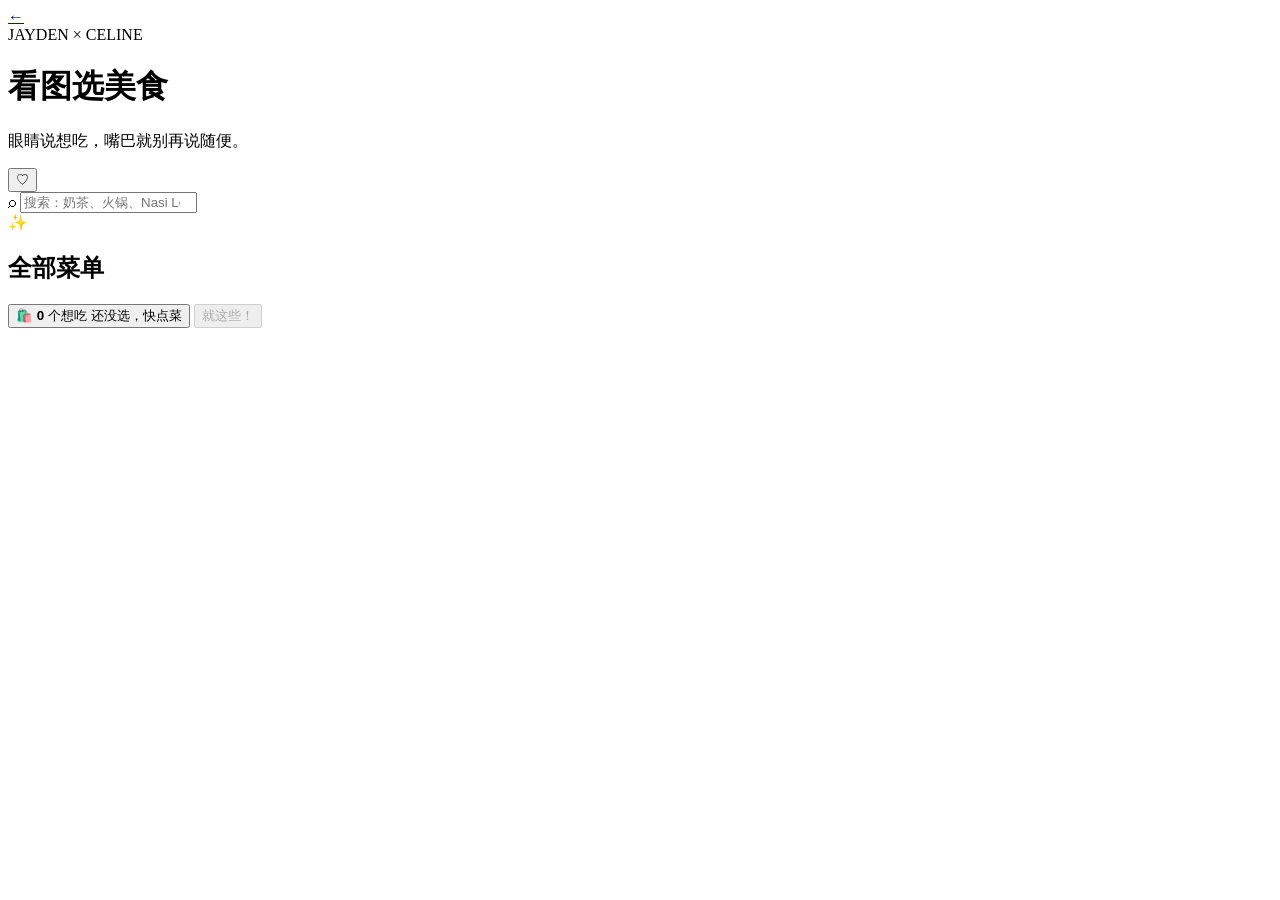
==== menu.html @ 57c403ff "Add photo menu: menu.html" ====
<!doctype html>
<html lang="zh-CN">
<head>
  <meta charset="UTF-8">
  <meta name="viewport" content="width=device-width, initial-scale=1, viewport-fit=cover">
  <meta name="theme-color" content="#ff5d8f">
  <meta name="description" content="JAYDEN × CELINE 看图选择马来西亚美食">
  <title>看图选美食 · JAYDEN × CELINE</title>
  <link rel="stylesheet" href="menu.css">
</head>
<body>
  <header class="menu-header">
    <a class="back-link" href="index.html" aria-label="返回转盘">←</a>
    <div>
      <span class="mini-label">JAYDEN × CELINE</span>
      <h1>看图选美食</h1>
      <p>眼睛说想吃，嘴巴就别再说随便。</p>
    </div>
    <button id="favorites-toggle" class="header-icon" type="button" aria-label="只看收藏">♡</button>
  </header>

  <main>
    <section class="search-panel">
      <label class="search-box">
        <span>⌕</span>
        <input id="search-input" type="search" placeholder="搜索：奶茶、火锅、Nasi Lemak…" autocomplete="off">
        <button id="clear-search" type="button" aria-label="清除搜索" hidden>×</button>
      </label>
      <div id="category-tabs" class="category-tabs" aria-label="菜单分类"></div>
    </section>

    <section class="menu-content">
      <div class="menu-title-row">
        <div>
          <span id="active-emoji" class="active-emoji">✨</span>
          <h2 id="active-title">全部菜单</h2>
        </div>
        <span id="result-count" class="result-count"></span>
      </div>
      <div id="food-grid" class="food-grid"></div>
      <div id="empty-state" class="empty-state" hidden>
        <span>🥲</span>
        <h3>没有找到这个</h3>
        <p>换个关键词，或叫 JAYDEN 想办法。</p>
      </div>
    </section>
  </main>

  <aside id="selection-bar" class="selection-bar" aria-live="polite">
    <button id="selection-summary" class="selection-summary" type="button">
      <span class="bag-icon">🛍️</span>
      <span><strong id="selection-count">0</strong> 个想吃</span>
      <span id="selection-names">还没选，快点菜</span>
    </button>
    <button id="decide-button" class="decide-button" type="button" disabled>就这些！</button>
  </aside>

  <dialog id="selection-dialog" class="selection-dialog">
    <form method="dialog">
      <div class="dialog-heading">
        <div>
          <span>今晚候选清单</span>
          <h2>我们想吃这些</h2>
        </div>
        <button class="close-dialog" value="cancel" aria-label="关闭">×</button>
      </div>
      <div id="selected-list" class="selected-list"></div>
      <p id="dialog-joke" class="dialog-joke"></p>
      <div class="dialog-actions">
        <button id="clear-selection" class="clear-selection" type="button">全部清空</button>
        <button class="done-selection" value="cancel">继续看看</button>
      </div>
    </form>
  </dialog>

  <div id="toast" class="toast" role="status"></div>
  <script src="menu.js"></script>
</body>
</html>
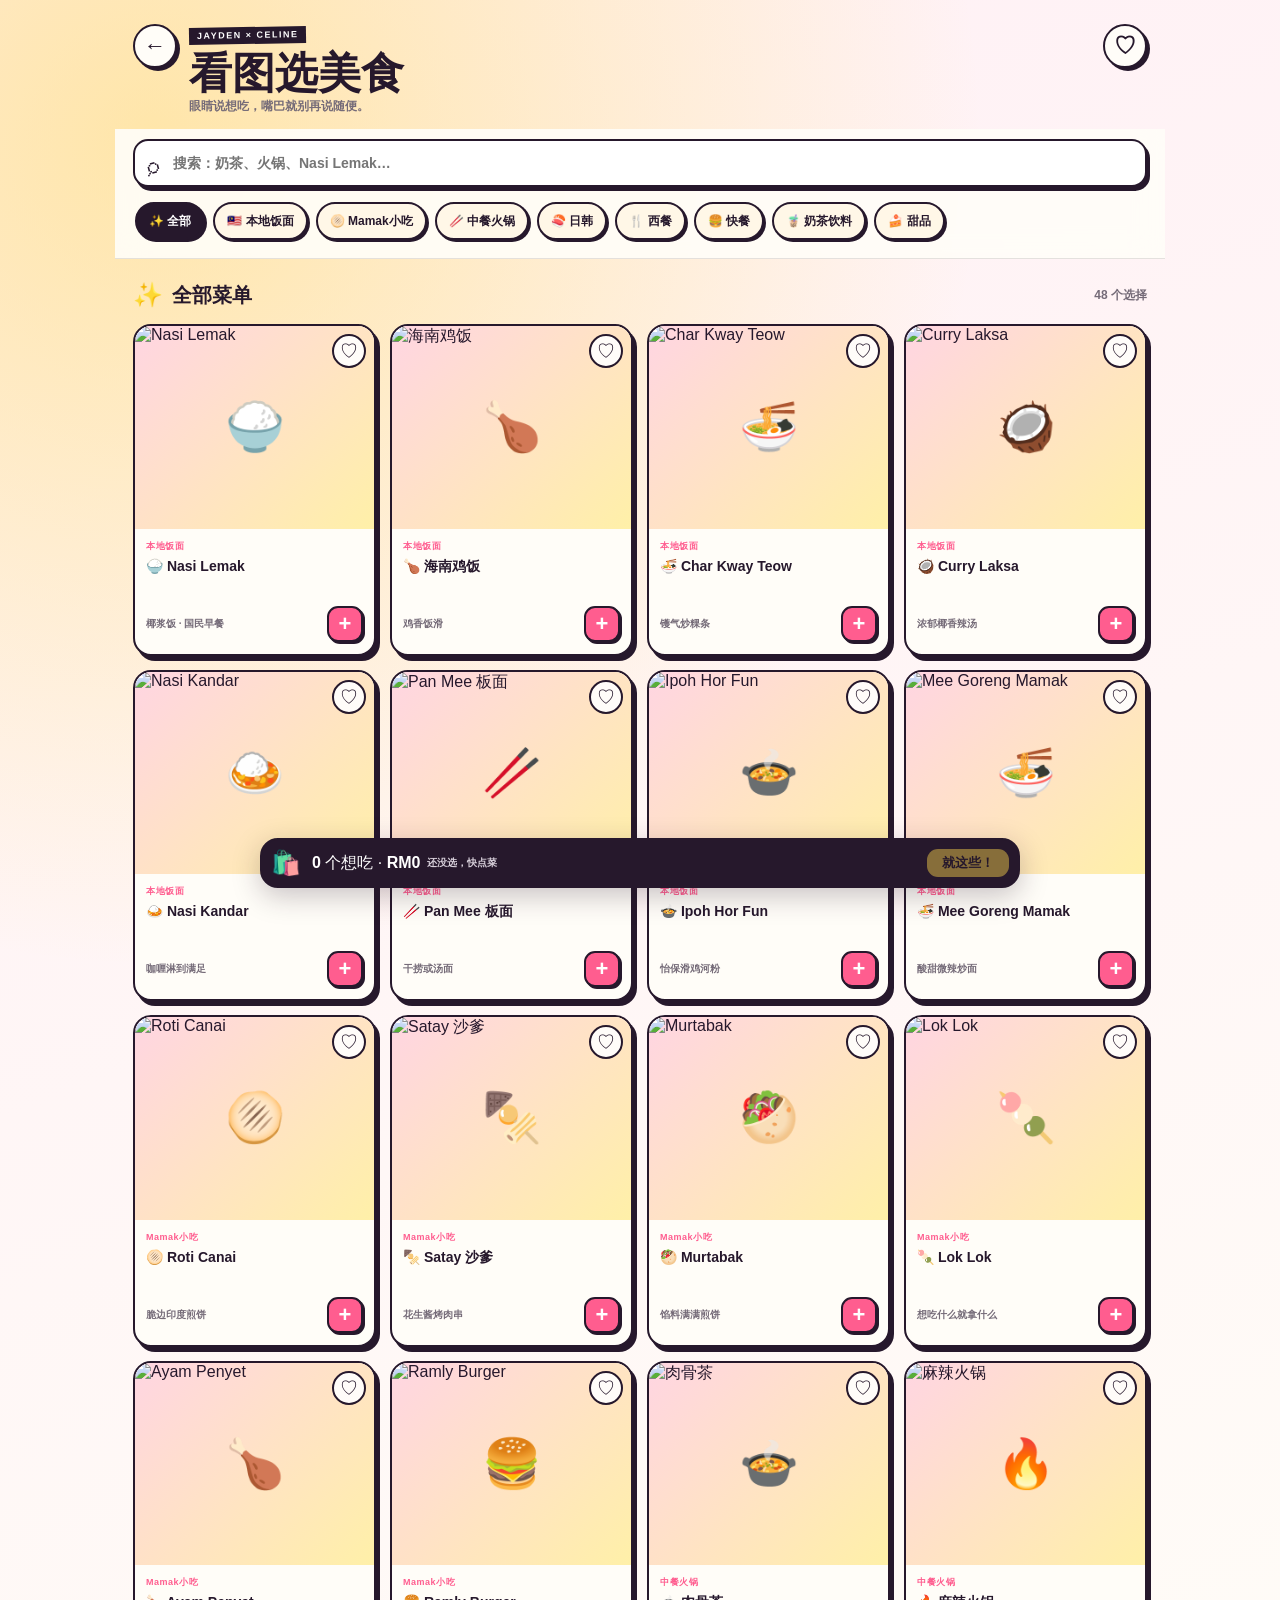
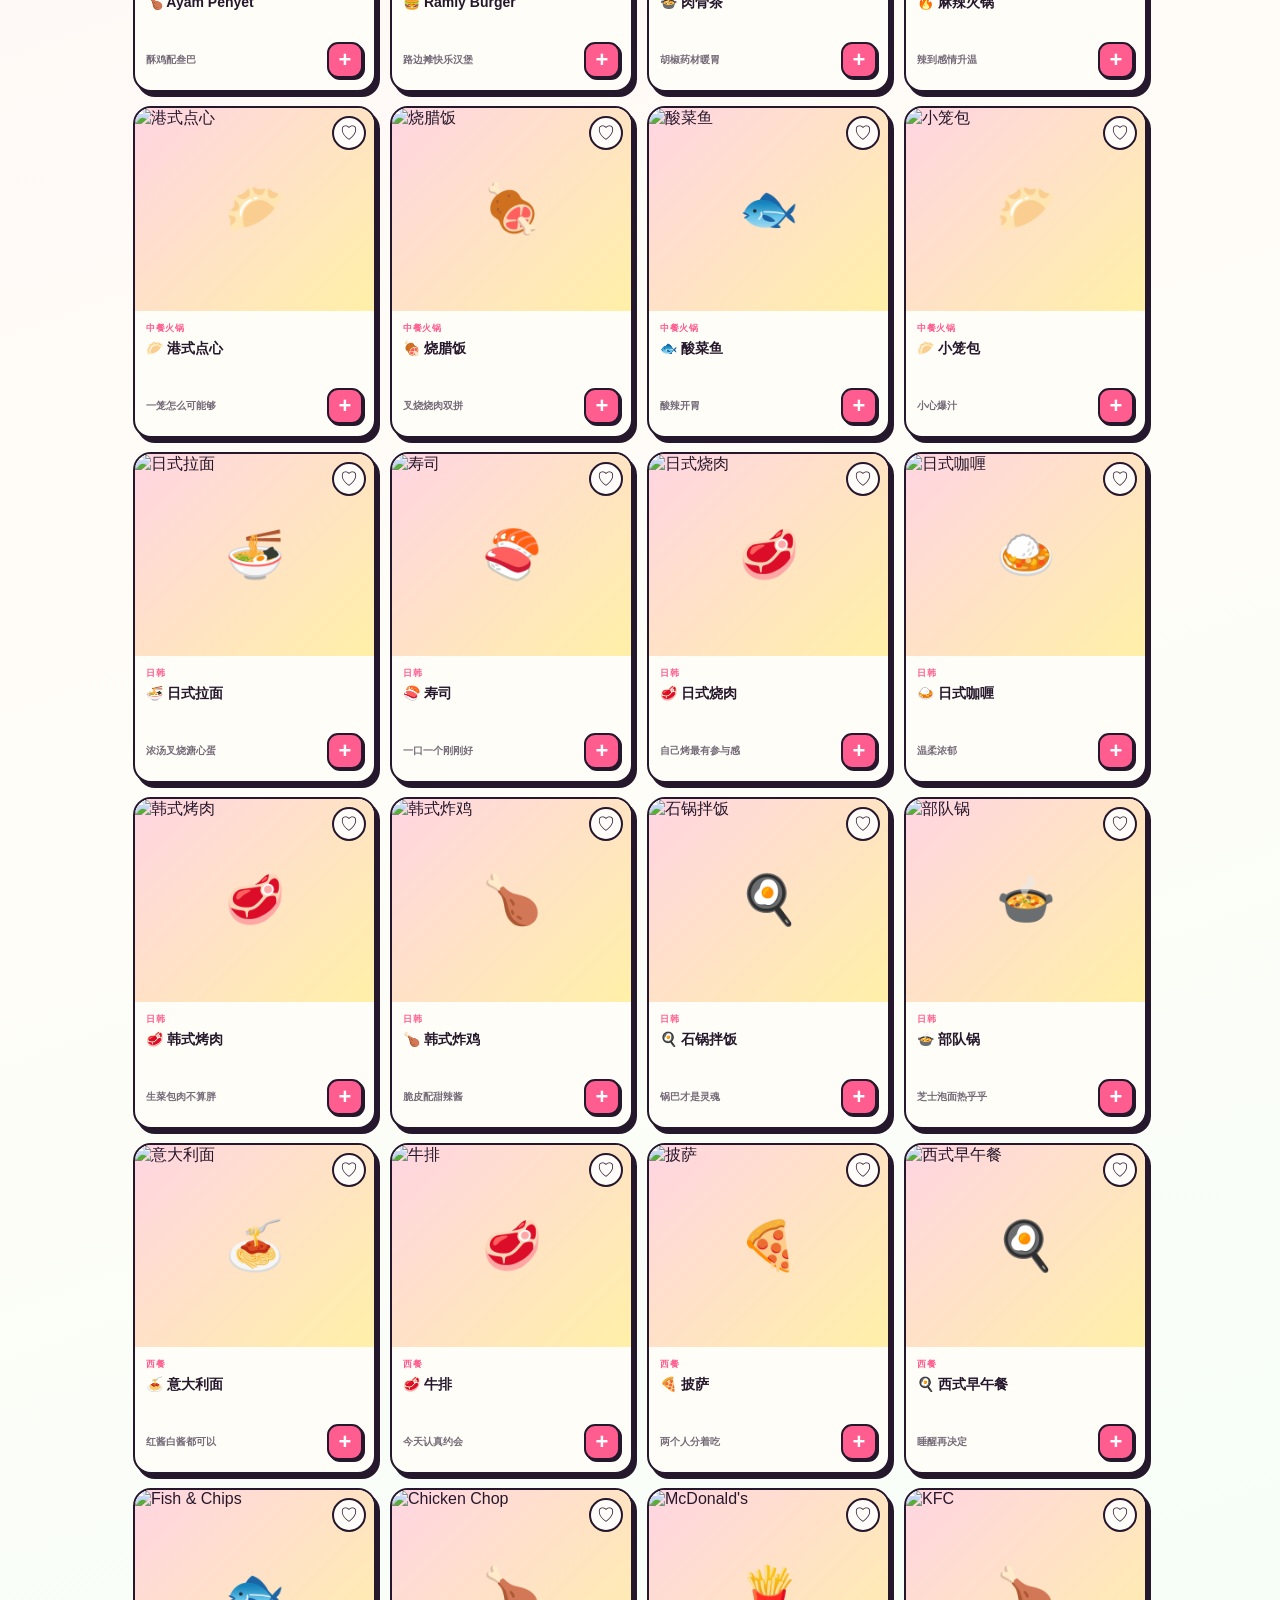
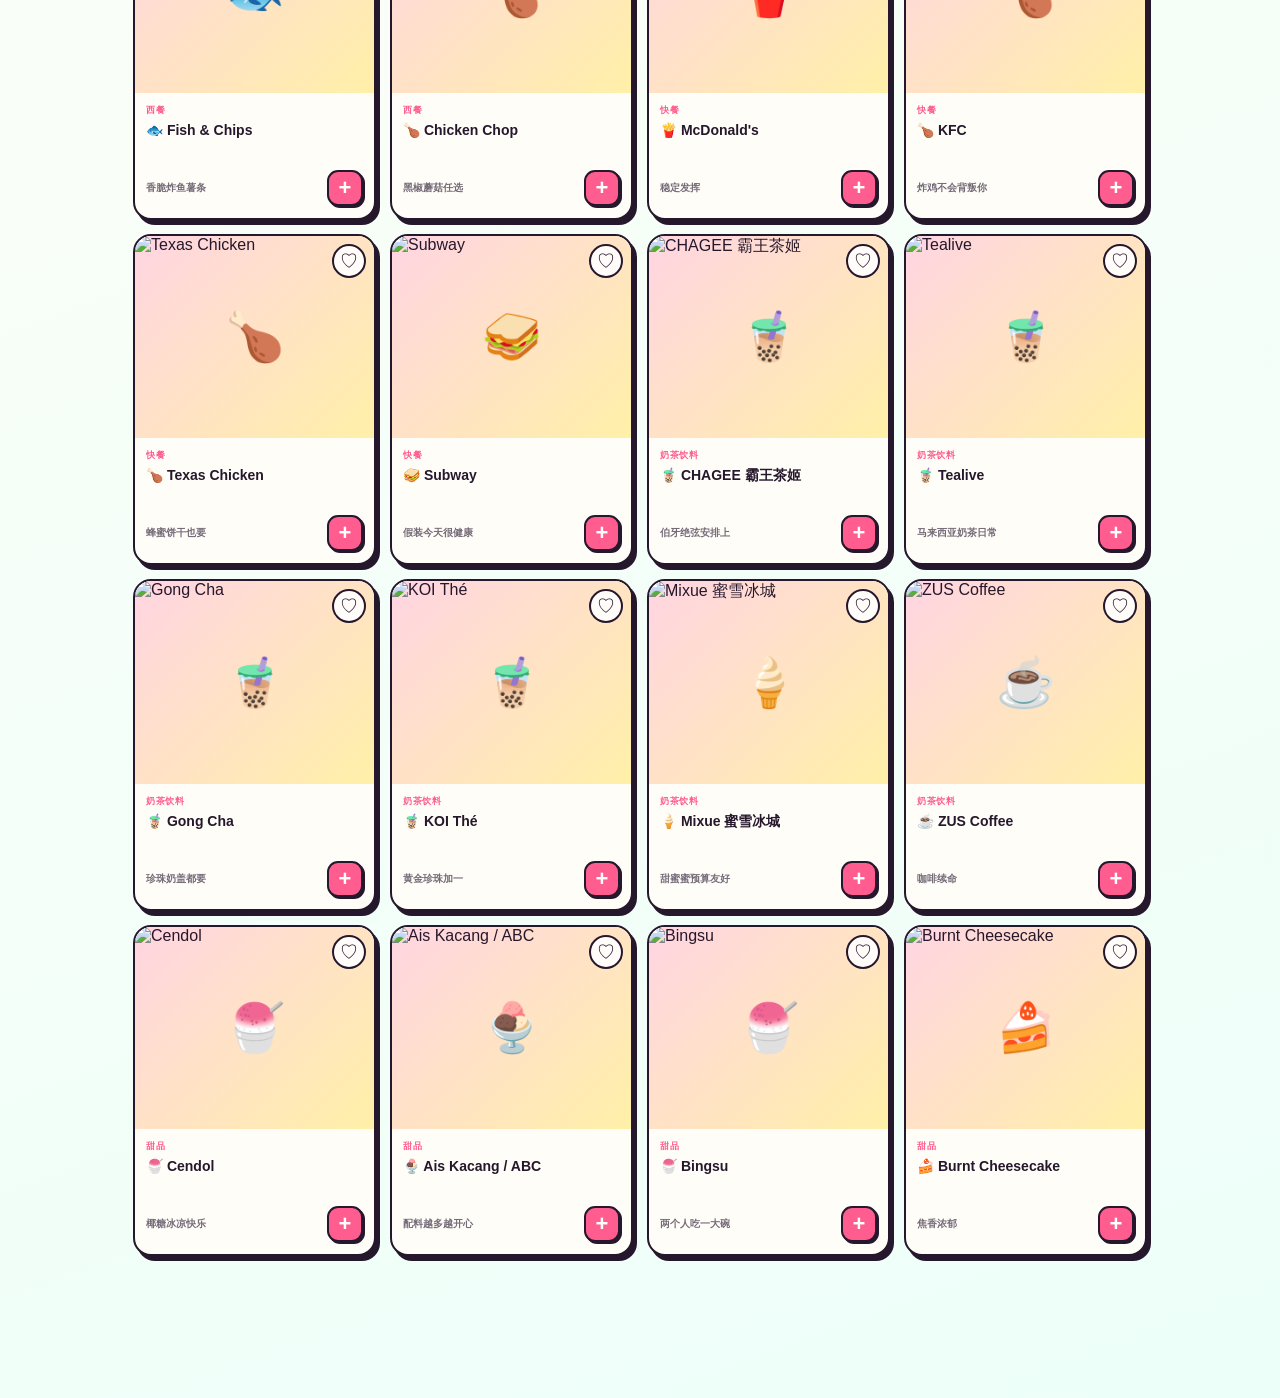
==== commit 2a89cb73: "Set all menu prices to RM1" ====
--- a/menu.html
+++ b/menu.html
@@ -49,7 +49,7 @@
   <aside id="selection-bar" class="selection-bar" aria-live="polite">
     <button id="selection-summary" class="selection-summary" type="button">
       <span class="bag-icon">🛍️</span>
-      <span><strong id="selection-count">0</strong> 个想吃</span>
+      <span><strong id="selection-count">0</strong> 个想吃 · <b id="selection-total">RM0</b></span>
       <span id="selection-names">还没选，快点菜</span>
     </button>
     <button id="decide-button" class="decide-button" type="button" disabled>就这些！</button>
@@ -65,6 +65,10 @@
         <button class="close-dialog" value="cancel" aria-label="关闭">×</button>
       </div>
       <div id="selected-list" class="selected-list"></div>
+      <div class="price-total">
+        <span>恋爱特价合计</span>
+        <strong id="dialog-total">RM0</strong>
+      </div>
       <p id="dialog-joke" class="dialog-joke"></p>
       <div class="dialog-actions">
         <button id="clear-selection" class="clear-selection" type="button">全部清空</button>
--- a/menu.css
+++ b/menu.css
@@ -0,0 +1,509 @@
+:root {
+  --ink: #26182c;
+  --paper: #fffdf8;
+  --cream: #fff7e7;
+  --pink: #ff5d8f;
+  --yellow: #ffd84d;
+  --mint: #62d6b4;
+  --muted: #756b78;
+  --border: 2px solid var(--ink);
+}
+
+* { box-sizing: border-box; }
+
+html { scroll-behavior: smooth; }
+
+body {
+  margin: 0;
+  min-width: 320px;
+  min-height: 100vh;
+  padding-bottom: 112px;
+  color: var(--ink);
+  background:
+    radial-gradient(circle at 12% 3%, rgba(255,216,77,.45), transparent 18%),
+    linear-gradient(160deg, #fff0f5, #fffdf7 48%, #edfff9);
+  font-family: "Arial Rounded MT Bold", "PingFang SC", "Microsoft YaHei", sans-serif;
+}
+
+button, input { font: inherit; }
+
+.menu-header {
+  display: grid;
+  grid-template-columns: 44px 1fr 44px;
+  gap: 12px;
+  align-items: start;
+  width: min(100%, 1050px);
+  margin: auto;
+  padding: 24px 18px 14px;
+}
+
+.back-link,
+.header-icon {
+  display: grid;
+  place-items: center;
+  width: 44px;
+  height: 44px;
+  border: var(--border);
+  border-radius: 50%;
+  color: var(--ink);
+  background: var(--paper);
+  box-shadow: 3px 3px 0 var(--ink);
+  font-size: 22px;
+  font-weight: 900;
+  text-decoration: none;
+  cursor: pointer;
+}
+
+.header-icon.active {
+  color: white;
+  background: var(--pink);
+}
+
+.mini-label {
+  display: inline-block;
+  padding: 4px 8px;
+  color: white;
+  background: var(--ink);
+  font: 900 9px/1 Arial, sans-serif;
+  letter-spacing: 1.5px;
+  transform: rotate(-1deg);
+}
+
+.menu-header h1 {
+  margin: 8px 0 3px;
+  font-size: clamp(28px, 7vw, 43px);
+  line-height: 1;
+}
+
+.menu-header p {
+  margin: 0;
+  color: var(--muted);
+  font-size: 12px;
+  font-weight: 700;
+}
+
+main {
+  width: min(100%, 1050px);
+  margin: auto;
+}
+
+.search-panel {
+  position: sticky;
+  z-index: 10;
+  top: 0;
+  padding: 10px 18px 13px;
+  background: rgba(255, 253, 248, .92);
+  backdrop-filter: blur(14px);
+  border-bottom: 1px solid rgba(38,24,44,.12);
+}
+
+.search-box {
+  display: grid;
+  grid-template-columns: 26px 1fr 28px;
+  align-items: center;
+  min-height: 48px;
+  padding: 0 10px;
+  border: var(--border);
+  border-radius: 15px;
+  background: white;
+  box-shadow: 3px 4px 0 var(--ink);
+}
+
+.search-box > span {
+  font-size: 25px;
+  transform: rotate(-15deg);
+}
+
+.search-box input {
+  width: 100%;
+  border: 0;
+  outline: 0;
+  color: var(--ink);
+  background: transparent;
+  font-size: 14px;
+  font-weight: 700;
+}
+
+.search-box button {
+  border: 0;
+  background: transparent;
+  font-size: 22px;
+  cursor: pointer;
+}
+
+.category-tabs {
+  display: flex;
+  gap: 8px;
+  margin-top: 13px;
+  padding: 2px 2px 5px;
+  overflow-x: auto;
+  scrollbar-width: none;
+}
+
+.category-tabs::-webkit-scrollbar { display: none; }
+
+.category-tab {
+  flex: 0 0 auto;
+  min-height: 38px;
+  padding: 7px 12px;
+  border: var(--border);
+  border-radius: 999px;
+  color: var(--ink);
+  background: var(--cream);
+  font-size: 12px;
+  font-weight: 900;
+  box-shadow: 2px 2px 0 var(--ink);
+  cursor: pointer;
+}
+
+.category-tab.active {
+  color: white;
+  background: var(--ink);
+}
+
+.menu-content { padding: 22px 18px 30px; }
+
+.menu-title-row {
+  display: flex;
+  align-items: center;
+  justify-content: space-between;
+  margin-bottom: 15px;
+}
+
+.menu-title-row > div {
+  display: flex;
+  align-items: center;
+  gap: 9px;
+}
+
+.menu-title-row h2 {
+  margin: 0;
+  font-size: 20px;
+}
+
+.active-emoji { font-size: 24px; }
+
+.result-count {
+  color: var(--muted);
+  font-size: 12px;
+  font-weight: 800;
+}
+
+.food-grid {
+  display: grid;
+  grid-template-columns: repeat(2, minmax(0, 1fr));
+  gap: 14px;
+}
+
+.food-card {
+  position: relative;
+  overflow: hidden;
+  border: var(--border);
+  border-radius: 18px;
+  background: var(--paper);
+  box-shadow: 4px 5px 0 var(--ink);
+}
+
+.food-image-wrap {
+  position: relative;
+  aspect-ratio: 1.18;
+  overflow: hidden;
+  background: linear-gradient(135deg, #ffd5e2, #fff0a8);
+}
+
+.food-image {
+  display: block;
+  width: 100%;
+  height: 100%;
+  object-fit: cover;
+  transition: transform .25s;
+}
+
+.food-card:hover .food-image { transform: scale(1.04); }
+
+.food-fallback {
+  position: absolute;
+  inset: 0;
+  display: grid;
+  place-items: center;
+  font-size: 48px;
+}
+
+.food-image:not([hidden]) + .food-fallback { display: none; }
+
+.favorite-button {
+  position: absolute;
+  z-index: 2;
+  top: 8px;
+  right: 8px;
+  display: grid;
+  place-items: center;
+  width: 34px;
+  height: 34px;
+  border: 2px solid var(--ink);
+  border-radius: 50%;
+  color: var(--ink);
+  background: rgba(255,255,255,.9);
+  font-size: 18px;
+  cursor: pointer;
+}
+
+.favorite-button.active {
+  color: white;
+  background: var(--pink);
+}
+
+.food-info { padding: 11px 11px 12px; }
+
+.food-category {
+  display: block;
+  margin-bottom: 4px;
+  color: var(--pink);
+  font-size: 9px;
+  font-weight: 900;
+  letter-spacing: .5px;
+}
+
+.food-info h3 {
+  min-height: 39px;
+  margin: 0;
+  font-size: 14px;
+  line-height: 1.35;
+}
+
+.food-bottom {
+  display: flex;
+  align-items: center;
+  justify-content: space-between;
+  gap: 8px;
+  margin-top: 10px;
+}
+
+.food-note {
+  color: var(--muted);
+  font-size: 10px;
+  font-weight: 700;
+}
+
+.add-button {
+  flex: 0 0 auto;
+  width: 36px;
+  height: 36px;
+  border: 2px solid var(--ink);
+  border-radius: 11px;
+  color: white;
+  background: var(--pink);
+  box-shadow: 2px 2px 0 var(--ink);
+  font-size: 22px;
+  font-weight: 900;
+  cursor: pointer;
+}
+
+.add-button.selected {
+  background: var(--mint);
+}
+
+.empty-state {
+  padding: 65px 20px;
+  text-align: center;
+}
+
+.empty-state > span { font-size: 52px; }
+.empty-state h3 { margin: 10px 0 5px; }
+.empty-state p { margin: 0; color: var(--muted); font-size: 13px; }
+
+.selection-bar {
+  position: fixed;
+  z-index: 20;
+  right: 14px;
+  bottom: calc(12px + env(safe-area-inset-bottom));
+  left: 14px;
+  display: grid;
+  grid-template-columns: 1fr auto;
+  gap: 10px;
+  width: min(calc(100% - 28px), 760px);
+  margin: auto;
+  padding: 9px;
+  border: var(--border);
+  border-radius: 18px;
+  background: var(--ink);
+  box-shadow: 0 8px 28px rgba(38,24,44,.25);
+}
+
+.selection-summary {
+  display: grid;
+  grid-template-columns: 34px auto 1fr;
+  align-items: center;
+  gap: 7px;
+  min-width: 0;
+  padding: 0;
+  border: 0;
+  color: white;
+  background: transparent;
+  text-align: left;
+  cursor: pointer;
+}
+
+.bag-icon { font-size: 24px; }
+
+#selection-names {
+  overflow: hidden;
+  color: #d8d0db;
+  font-size: 10px;
+  font-weight: 700;
+  text-overflow: ellipsis;
+  white-space: nowrap;
+}
+
+.decide-button {
+  padding: 0 15px;
+  border: 0;
+  border-radius: 11px;
+  color: var(--ink);
+  background: var(--yellow);
+  font-size: 13px;
+  font-weight: 900;
+  cursor: pointer;
+}
+
+.decide-button:disabled { opacity: .45; cursor: default; }
+
+.selection-dialog {
+  width: min(calc(100% - 28px), 520px);
+  max-height: 78vh;
+  padding: 0;
+  border: var(--border);
+  border-radius: 22px;
+  color: var(--ink);
+  background: var(--paper);
+  box-shadow: 8px 9px 0 var(--ink);
+}
+
+.selection-dialog::backdrop {
+  background: rgba(30,20,35,.58);
+  backdrop-filter: blur(4px);
+}
+
+.selection-dialog form { padding: 20px; }
+
+.dialog-heading {
+  display: flex;
+  justify-content: space-between;
+  gap: 15px;
+}
+
+.dialog-heading span {
+  color: var(--pink);
+  font-size: 10px;
+  font-weight: 900;
+  letter-spacing: 1px;
+}
+
+.dialog-heading h2 { margin: 3px 0 0; }
+
+.close-dialog {
+  width: 38px;
+  height: 38px;
+  border: var(--border);
+  border-radius: 50%;
+  background: white;
+  font-size: 23px;
+  cursor: pointer;
+}
+
+.selected-list {
+  display: grid;
+  gap: 8px;
+  max-height: 42vh;
+  margin: 18px 0;
+  overflow-y: auto;
+}
+
+.selected-row {
+  display: grid;
+  grid-template-columns: 42px 1fr 34px;
+  align-items: center;
+  gap: 10px;
+  padding: 8px;
+  border: 1px solid #ded5df;
+  border-radius: 12px;
+  background: white;
+}
+
+.selected-row img {
+  width: 42px;
+  height: 42px;
+  border-radius: 9px;
+  object-fit: cover;
+}
+
+.selected-row strong { font-size: 13px; }
+
+.remove-selected {
+  width: 30px;
+  height: 30px;
+  border: 0;
+  border-radius: 50%;
+  background: #ffe3ec;
+  cursor: pointer;
+}
+
+.dialog-joke {
+  padding: 11px;
+  border: 2px dashed var(--pink);
+  border-radius: 12px;
+  color: var(--pink);
+  font-size: 12px;
+  font-weight: 800;
+  text-align: center;
+}
+
+.dialog-actions {
+  display: grid;
+  grid-template-columns: 1fr 1fr;
+  gap: 9px;
+}
+
+.dialog-actions button {
+  min-height: 44px;
+  border: var(--border);
+  border-radius: 11px;
+  font-size: 12px;
+  font-weight: 900;
+  cursor: pointer;
+}
+
+.clear-selection { background: white; }
+.done-selection { color: white; background: var(--pink); }
+
+.toast {
+  position: fixed;
+  z-index: 40;
+  bottom: 105px;
+  left: 50%;
+  max-width: calc(100% - 40px);
+  padding: 10px 14px;
+  border: 2px solid var(--ink);
+  border-radius: 999px;
+  color: white;
+  background: var(--ink);
+  font-size: 12px;
+  font-weight: 900;
+  opacity: 0;
+  pointer-events: none;
+  transform: translate(-50%, 12px);
+  transition: .22s;
+}
+
+.toast.show {
+  opacity: 1;
+  transform: translate(-50%, 0);
+}
+
+@media (min-width: 700px) {
+  .food-grid { grid-template-columns: repeat(3, minmax(0, 1fr)); }
+}
+
+@media (min-width: 950px) {
+  .food-grid { grid-template-columns: repeat(4, minmax(0, 1fr)); }
+}
